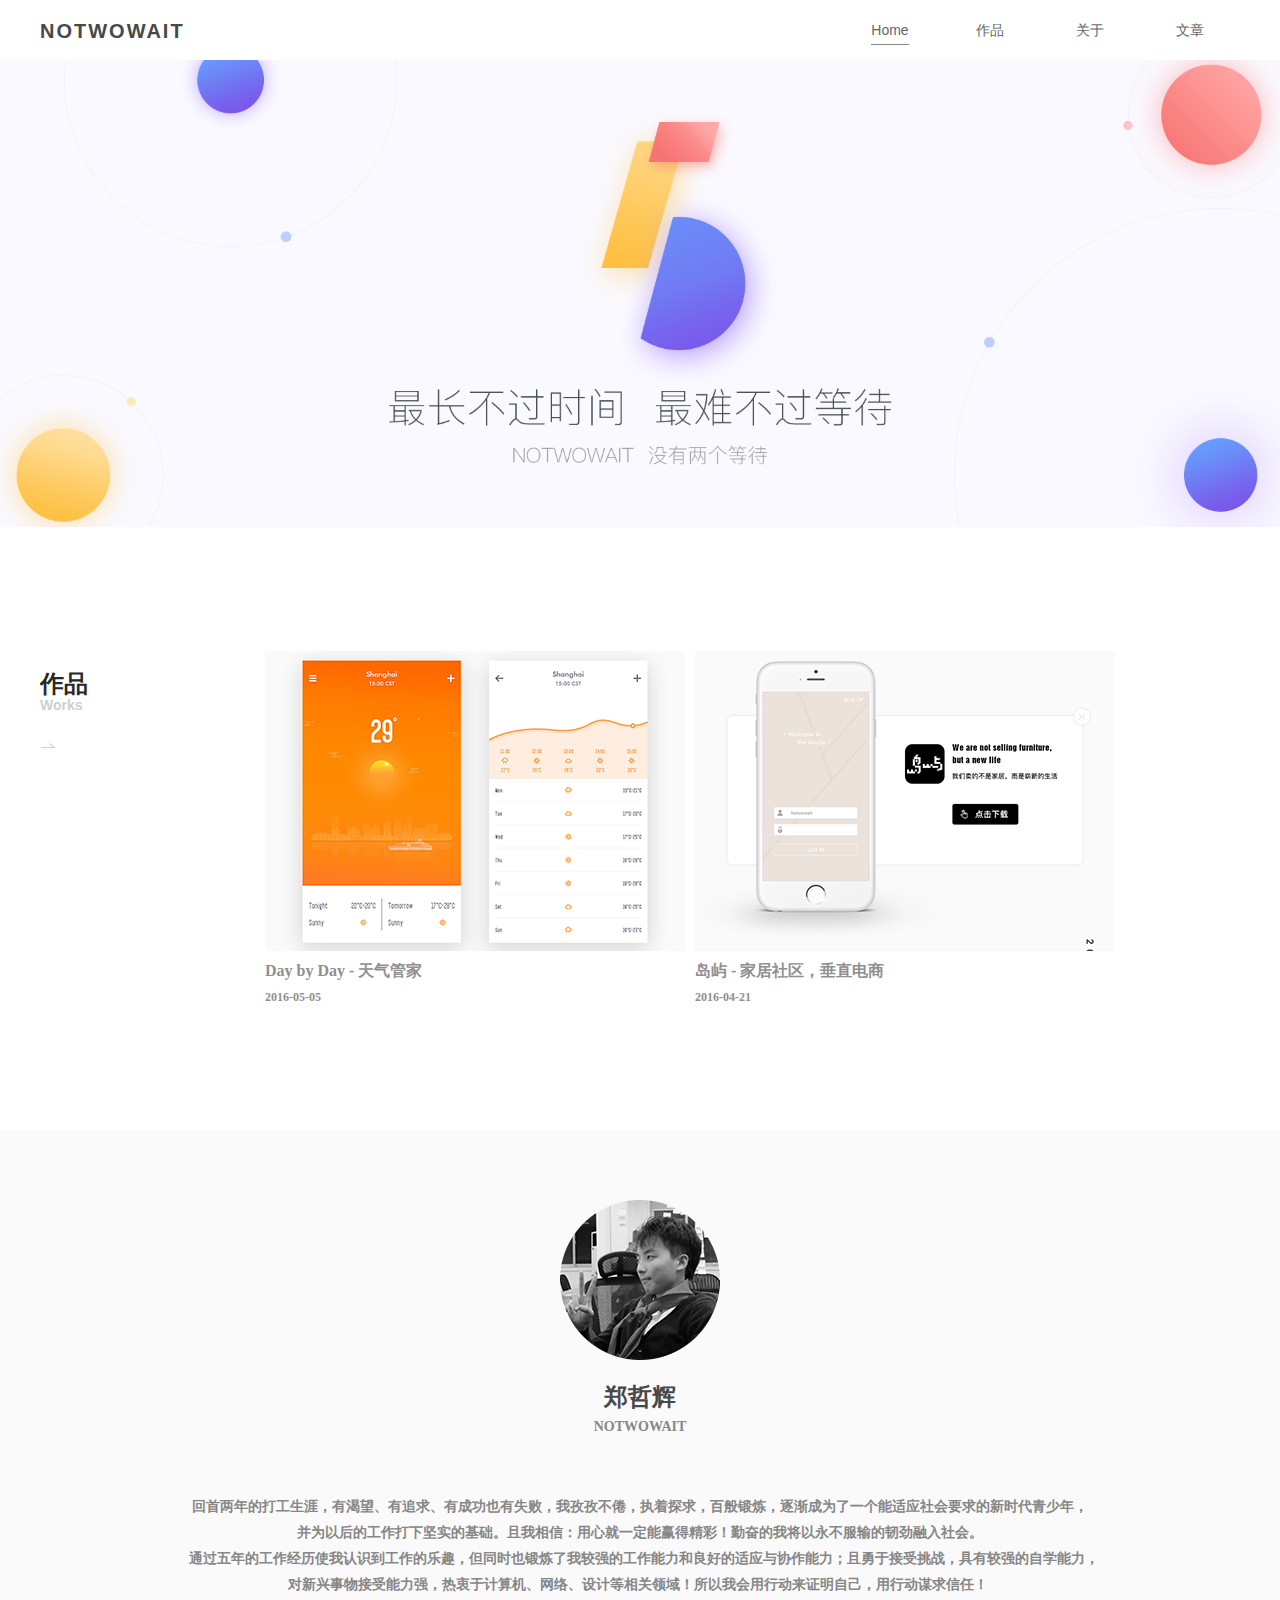
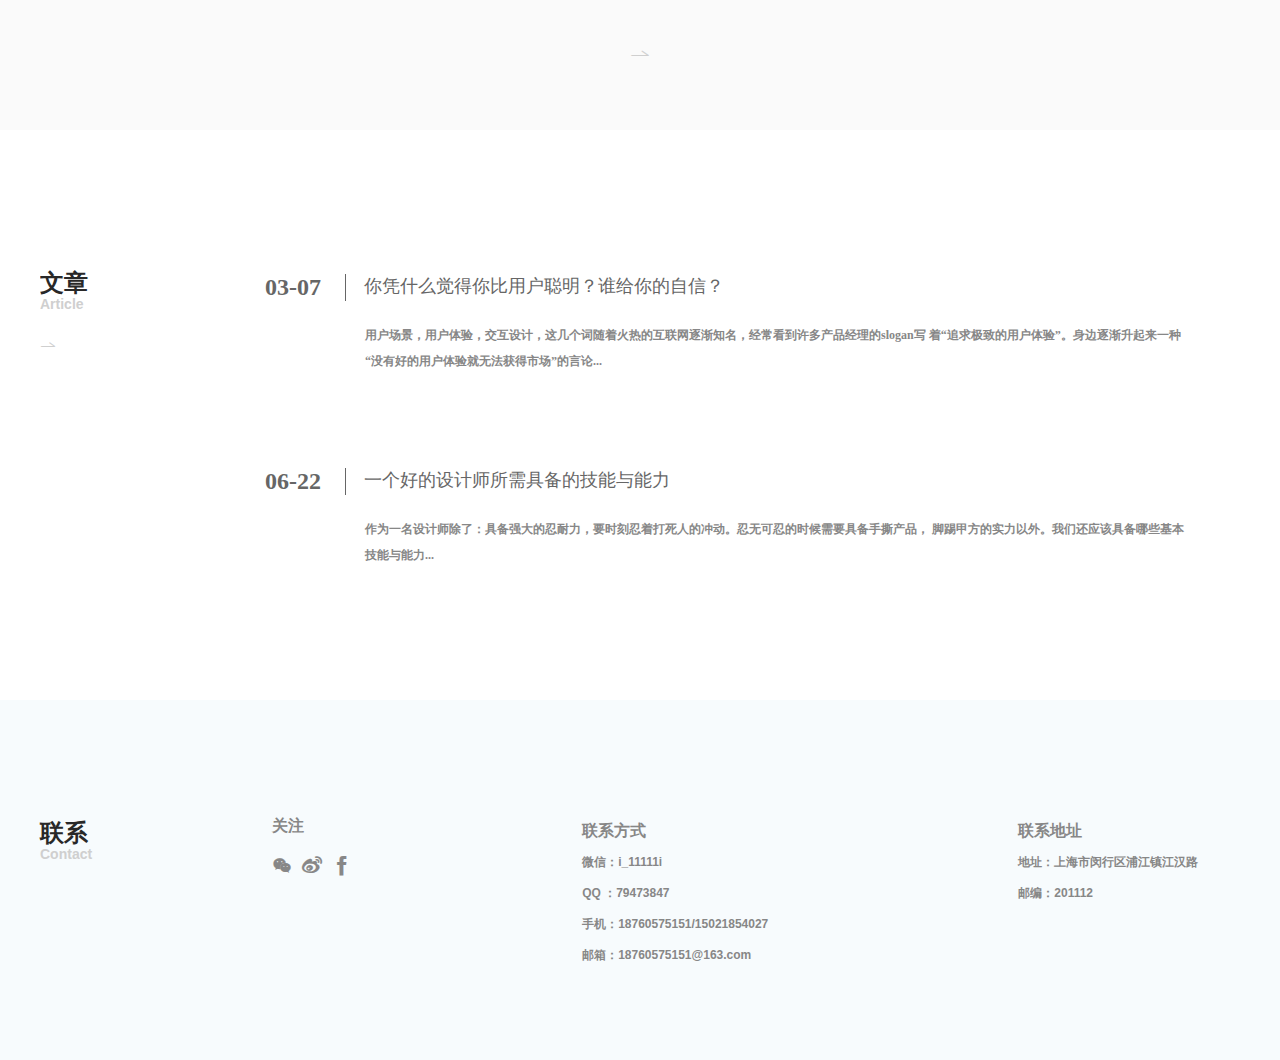
==== home.html @ b787ac69 "2" ====
<!doctype html>
<html>
<head>
<style type="text/css"> 
<!-- 
A { text-decoration: none} 
--> 
@font-face {font-family: 'iconfont';
    src: url('iconfont.eot'); /* IE9*/
    src: url('iconfont.eot?#iefix') format('embedded-opentype'), /* IE6-IE8 */
    url('iconfont.woff') format('woff'), /* chrome、firefox */
    url('iconfont.ttf') format('truetype'), /* chrome、firefox、opera、Safari, Android, iOS 4.2+*/
    url('iconfont.svg#iconfont') format('svg'); /* iOS 4.1- */
}
</style>
 
<title>Notwowait-起身而行</title>

<link href="text.css" rel="stylesheet" type="text/css" media="all">
<meta http-equiv="Content-Type" content="text/html;charset=utf-8">
<meta http-equiv="X-UA-Compatible" content="IE=edge,chrome=1">

</head>

<body>
	<div class="header">
    	<div class="juzhong">
        	<h3>NOTWOWAIT</h3>
            <ul class="nav">
				<li class="nav_li">
                	<a class="click xiahua" href="#">
                    	<span>Home</span>
                    </a>
                </li>
                <li class="nav_li">
                	<a class="click" href="zuopin.html">
                    	<span>作品</span>
                    </a>
                </li>
                <li class="nav_li">
                	<a class="click" href="guanyu.html">
                    	<span>关于</span>
                    </a>
                </li>
                <li class="nav_li">
                	<a class="click" href="wenzhang.html">
                    	<span>文章</span>
                    </a>
                </li>

            </ul>
        </div>
    </div>
    <div class="banner">
    	<img src="Images/banner02.png">
    </div>
    <div class="works">
        <div class="works_left">
        	<h3>作品</Br><span>Works</span></h3>
            <a class="works_a" href="zuopin.html">
            	<i class="iconfont">&#xe60a;</i>
            </a>
        </div>
        <div class="works_right">
        	<a href="zuopinXQ.html"><div class="works_right_img_1">
            	<img src="Images/shouye_03.png">
                <p>岛屿 - 家居社区，垂直电商</p><span>2016-04-21</span>
            </div></a>
            <div class="works_right_img_1">
            	<img src="Images/shouye_05.png">
                <p>Day by Day - 天气管家</p><span>2016-05-05</span>
            </div>
        </div>
    </div>
    <div class="geren">
    	<div class="geren_middle">
        	<img src="Images/shouye_10.png">
            <p>郑哲辉</BR><span>NOTWOWAIT</span></p>
            <h3>回首两年的打工生涯，有渴望、有追求、有成功也有失败，我孜孜不倦，执着探求，百般锻炼，逐渐成为了一个能适应社会要求的新时代青少年，</br>
并为以后的工作打下坚实的基础。且我相信：用心就一定能赢得精彩！勤奋的我将以永不服输的韧劲融入社会。</br> 
     通过五年的工作经历使我认识到工作的乐趣，但同时也锻炼了我较强的工作能力和良好的适应与协作能力；且勇于接受挑战，具有较强的自学能力，</br>
对新兴事物接受能力强，热衷于计算机、网络、设计等相关领域！所以我会用行动来证明自己，用行动谋求信任！ </h3>
			<a href="guanyu.html"><i class="iconfont">&#xe60a;</i></a>
        </div>
    </div>
     <div class="article">
     	<div class="article_left">
        	<h3>文章</Br><span>Article</span></h3>
            <a class="article_a" href="wenzhang.html">
            	<i class="iconfont">&#xe60a;</i>
            </a>
        </div>
        <div class="article_right">
        	<h3>03-07</h3>
            <p>你凭什么觉得你比用户聪明？谁给你的自信？</p>
            <h5>用户场景，用户体验，交互设计，这几个词随着火热的互联网逐渐知名，经常看到许多产品经理的slogan写
着“追求极致的用户体验”。身边逐渐升起来一种“没有好的用户体验就无法获得市场”的言论...</h5>
        </div>
        <div class="article_right" style="margin-top:50px;">
        	<h3>06-22</h3>
            <p>一个好的设计师所需具备的技能与能力</p>
            <h5>作为一名设计师除了：具备强大的忍耐力，要时刻忍着打死人的冲动。忍无可忍的时候需要具备手撕产品，
脚踢甲方的实力以外。我们还应该具备哪些基本技能与能力...</h5>
        </div>
     </div>
     <div class="contact">
     	<div class="contact_middle">
        	<div class="works_left">
        		<h3>联系</Br><span>Contact</span></h3>
            	<a class="works_a" href="#">
            	</a>
        	</div>
        </div>
        <div class="contact_focus">
        	<h3>关注</h3>
            <i class="iconfont">&#xe600;&nbsp;&nbsp;&#xe603;&nbsp;&nbsp;&#xe601;</i>
        </div>
        <div class="contact_p">
        	<h3>联系方式</br><span>微信：i_11111i</br>
QQ ：79473847</br>
手机：18760575151/15021854027</br>
邮箱：18760575151@163.com</br>
</span></h3>
        </div>
        <div class="contact_p">
        	<h3>联系地址</br><span>地址：上海市闵行区浦江镇江汉路</br>
邮编：201112</br>
</span></h3>
        </div>
     </div>
</body>
</html>
---- text.css ----
@charset "utf-8";
/* CSS Document */
html,body,ul,li{
	margin:0;
	padding:0;
	overflow-x: hidden;
	font-family:Gotham, "Helvetica Neue", Helvetica, Arial, sans-serif,"Microsoft YaHei";
}
.iconfont{
    font-family:"iconfont" !important;
    font-size:16px;
	font-style:normal;
	color:#cfcfcf;
	display:block;
	width:60px;
	height:60px;
    -webkit-font-smoothing: antialiased;
    -webkit-text-stroke-width: 0.2px;
    -moz-osx-font-smoothing: grayscale;
}
.header{
	width:100%;
	height:60px;
	background-color:#fff;
}

.juzhong{
	width:1200px;
	height:60px;
	margin:auto;
	background-color:fff;
	overflow:hidden;
}

.juzhong h3{
	font-size:20px;
	color:#484848;
	letter-spacing:2px;
	font-family:Arial;
	float:left;
}

.nav{
	float:right;
	list-style:none;
}

.nav_li{
	float:left;
	position:relative;
	width:100px;
	line-height:60px;
	color:#666666;
	font-size:14px;
	text-align:center;
}
.nav_li .xiahua {
	border-bottom:1px solid #878787;
	padding-bottom:6px;	
	color:#484848;
}



.li{
	display:list-item;
	text-align:-webkit-match-parent;
}

.nav_li .click span {
	color:#666666;
}

.click:hover{
	border-bottom:1px solid #878787;
	padding-bottom:6px;
	transition:0.3s;
}

.banner img,object{
	width:100%;
}

.works{
	padding-top:120px;
	width:1200px;
	color:red;
	margin:auto;
	overflow:hidden;
}
.works_left{
	float:left;
}

.works_left h3{
	line-height:18px;
	font-size:24px;
	color:#282828;
	font-family:"宋体"；
}
.works_left h3 span{
	font-size:14px;
	color:#cfcfcf;
}

.works_right{
	float:right;
	margin-right:125px;
}

.works_right_img_1{
	margin-left:10px;
	float:right;
}
.works_right_img_1 p{
	font-size:16px;
	color:#909090;
	font-family:"宋体";
	line-height:0px;
	font-weight:bold;
}
.works_right_img_1 span{
	font-size:12px;
	color:#909090;
	font-family:"宋体";
	line-height:0px;
	font-weight:bold;
	padding-bottom:-10px;
}

.geren{
	width:100%;
	height:600px;
	background-color:#fafafa;
	margin:auto;
	margin-top:125px;
}
.geren_middle{
	width:1200px;
	margin:auto;
	background-color:#fafafa;
}
.geren_middle img{
	display:block;
	width:160px;
	height:160px;
	margin:auto;
	padding-top:70px;
}
.geren_middle P{
	font-size:24PX;
	color:#484848;
	font-weight:bold;
	text-align:center;
	font-family:"Microsoft YaHei";
	line-height:26px;
}
.geren_middle span{
	font-size:14PX;
	color:#878787;
	text-align:center;
	font-family:"Microsoft YaHei";
}
.geren_middle h3{
	font-size:14PX;
	color:#878787;
	text-align:center;
	font-family:"Microsoft YaHei";
	line-height:26px;
	padding-top:30px;
}
.geren_middle i{
	font-size:20PX;
	color:#cfcfcf;
	text-align:center;
	margin:auto;
	padding-top:30px;
}

.article{
	padding-top:120px;
	width:1200px;
	height:450px;
	color:red;
	margin:auto;
	overflow:hidden;
}
.article_left{
	float:left;
	overflow:hidden;
}
.article_left h3{
	line-height:18px;
	font-size:24px;
	color:#282828;
	font-family:"宋体"；
}
.article_left h3 span{
	font-size:14px;
	color:#cfcfcf;
}
.article_right{
	width:975px;
	float:right;
}
.article_right h3{
	font-size:24px;
	color:#666666;
	display:block;
	width:80px;
	float:left;
	border-right:1px solid #666666;
	font-family:"宋体"
}
.article_right p{
	float:left;
	font-size:18px;
	line-height:36px;
	color:#666666;
	display:block;
	width:825px;
	padding-right:50px;
	padding-left:18px;
	font-family:"宋体"
}
.article_right h5{
	font-size:12px;
	color:#878787;
	line-height:26px;
	padding-right:50px;
	padding-left:100px;
	font-family:"宋体"
}

.contact{
	width:100%;
	height:360px;
	background-color:#f7fbfd;
}
.contact_middle{
	width:1200px;
	background-color:#f7fbfd;
	margin:auto;
	padding-top:100px;
}

.contact_focus{
	float:left;
	padding-left:180px;
}
.contact_focus h3{
	font-size:16px;
	color:#878787;
}
.contact_focus i{
	font-size:20px;
	color:#878787;
}

.contact_p{
	float:left;
	padding-left:250px;
}
.contact_p h3{
	font-size:16px;
	color:#878787;
	line-height:30px;
}

.contact_p span{
	font-size:12px;
	color:#878787;
}

/*作品页面*/

.show{
	width:1200px;
	margin:auto;
	padding-top:100px;
	overflow:hidden;
}
.show_left{
	float:left;
	height:auto;
}
.show_left h3{
	line-height:18px;
	font-size:24px;
	color:#282828;
	font-family:"宋体"；
}
.show_left h3 span{
	font-size:14px;
	color:#cfcfcf;
}
.show_left ul{
	float:left;
	width:auto;
}
.show_left li{
	list-style:none;
	font-size:14px;
	color:#666666;
	line-height:34px;
	font-family:"Microsoft YaHei"
}

.show_right{
	float:right;
	margin-right:58px;
	width:928px;
}

.show_right_img{
	margin-left:30px;
	float:right;
}
.show_right_img p{
	font-size:16px;
	color:#909090;
	font-family:"宋体";
	line-height:0px;
	font-weight:bold;
}
.show_right_img span{
	font-size:12px;
	color:#909090;
	font-family:"宋体";
	line-height:0px;
	font-weight:bold;
}

.page_bottom{
	width:100%;
	max-height:50px;
	border-top:1px solid #ececec;
	margin:auto;
	margin-top:100px;
}
.page_bottom p{
	font-size:12px;
	color:#878787;
	text-align:center;
	font-family:"Microsoft YaHei";
}
.turn{
	width:980px;
	float:right;
	margin-top:80px;
}
.turn p{
	font-family:Gotham, "Helvetica Neue", Helvetica, Arial, sans-serif;
	font-size:20px;
	color:#fff;
	display:block;
	width:30px;
	height:30px;
	background-color:#484848;
	margin:auto;
	text-align:center;
	line-height:30px;
}

/*个人简历页面*/

.resume{
	width:1200px;
	margin:auto;
	padding-top:100px;
	overflow:hidden;
}
.resume_left{
	float:left;
	height:auto;
}
.resume_left h3{
	line-height:18px;
	font-size:24px;
	color:#282828;
	font-family:"songti"；
}
.resume_left h3 span{
	font-size:14px;
	color:#cfcfcf;
	font-family:"songti";
}

.resume_right{
	float:right;
	width:960px;
}

.resume_right_text{
	width:960px;
	height:450px;
	background-color:#fbfbfb;
}

.resume_right_text img{
	display:block;
	width:120px;
	height:120px;
	margin:auto;
	padding-top:40px;
}

.resume_right_text li{
	text-align:center;
}

.text_name{
	margin-top:5px;
	font-size:20px;
	font-weight:bold;
	color:#484848;
	line-height:40px;
	font-family:"Microsoft YaHei";
}
.text_alisa{
	font-size:12px;
	color:#878787;
	font-family:Gotham, "Helvetica Neue", Helvetica, Arial, sans-serif;
}
.text_position{
	font-size:12px;
	color:#878787;
	font-family:Gotham, "Microsoft YaHei";
	line-height:22px;
}
.resume_right_text p{
	text-align:center;
	font-family:Gotham, "Microsoft YaHei";
	color:#666666;
	font-size:12px;
	line-height:30px;
	font-weight:bold;
	padding-top:10px;
}
.resume_right_text h3{
	text-align:center;
	font-family:Gotham, "Microsoft YaHei";
	color:#bababa;
	font-size:12px;
	line-height:30px;
	padding-top:15px;
}



.skills{
	width:1200px;
	margin:auto;
	padding-top:50px;
	overflow:hidden;
}
.skills_left{
	float:left;
	height:auto;
}
.skills_left h3{
	line-height:18px;
	font-size:24px;
	color:#282828;
	font-family:"songti"；
}
.skills_left h3 span{
	font-size:14px;
	color:#cfcfcf;
	font-family:"songti";
}

.skills_right{
	float:right;
	width:960px;
	border-bottom:2px solid #ececec;
}

.skills_right li{
	font-family:Gotham, "Microsoft YaHei";
	font-size:12px;
	color:#aaa;
	font-weight:bold;
	padding-bottom:30px;
	line-height:25px;
}

.work{
	width:1200px;
	margin:auto;
	padding-top:30px;
	overflow:hidden;
}
.work_left{
	float:left;
	height:auto;
}
.work_left h3{
	line-height:18px;
	font-size:24px;
	color:#282828;
	font-family:"songti"；
}
.work_left h3 span{
	font-size:14px;
	color:#cfcfcf;
	font-family:"songti";
}

.work_right{
	float:right;
	width:960px;
	border-bottom:2px solid #ececec;
}

.work_right li{
	font-family:Gotham, "Microsoft YaHei";
	font-size:12px;
	color:#aaa;
	font-weight:bold;
	padding-bottom:30px;
	line-height:25px;
}

.self{
	width:1200px;
	margin:auto;
	padding-top:30px;
	overflow:hidden;
}
.self_left{
	float:left;
	height:auto;
}
.self_left h3{
	line-height:18px;
	font-size:24px;
	color:#282828;
	font-family:"songti"；
}
.self_left h3 span{
	font-size:14px;
	color:#cfcfcf;
	font-family:"songti";
}

.self_right{
	float:right;
	width:960px;
}

.self_right p{
	font-family:Gotham, "Microsoft YaHei";
	font-size:12px;
	color:#aaa;
	font-weight:bold;
	padding-bottom:30px;
	line-height:25px;
}

/*文章页面*/

.view{
	width:1200px;
	margin:auto;
	padding-top:100px;
	overflow:hidden;
}
.view_left{
	float:left;
	height:auto;
}
.view_left h3{
	line-height:18px;
	font-size:24px;
	color:#282828;
	font-family:"宋体"；
}
.view_left h3 span{
	font-size:14px;
	color:#cfcfcf;
}
.view_left ul{
	float:left;
	width:auto;
}
.view_left li{
	list-style:none;
	font-size:14px;
	color:#666666;
	line-height:34px;
	font-family:"Microsoft YaHei"
}

.view_right{
	overflow:hidden;
	float:right;
	width:928px;
	display:inline-block;
}
.view_right_left_img{
	width:230px;
	float:left;
}
.view_right_left_text{
	width:668px;
	float:left;
	padding-left:30px;
}
.view_right_left a{
	color:#666666;
}

.view_right_left_text h3{
	font-size:24px;
	color:#878787;
	display:block;
	margin:0;
	padding:0;
	float:left;
	font-family:"宋体"
}
.view_right_left_text p{
	margin:0;
	padding:0;
	float:left;
	font-size:18px;
	line-height:24px;
	color:#666666;
	display:block;
	width:560px;
	line-height:40px;
	padding-top:20px;
	font-family:"宋体"
}
.view_right_left_text p span{
	float:left;
	font-size:12px;
	line-height:24px;
	color:#878787;
	display:block;
	width:560px;
	padding-left:18px;
	margin:0;
	padding:0;
	font-family:"Microsoft YaHei";
}
.view_right_left_text i{
	float:right;
	color:#cfcfcf;
	line-height:100px;
}

.iconfont:hover{
	display:block;
	height:30px;
	width:30px;
	text-align:center;
	line-height:30px;
	border:1px solid #ececec;
	padding-bottom:6px;
	transition:0.5s;
}


/*文章详情页面*/

.view_title{
	width:1200px;
	margin:auto;
	margin-top:80px;
	border-bottom:2px dotted #cfcfcf;
	overflow:hidden;
}
.view_title_left{
	float:left;
}
.view_title_right{
	float:right;
	width:100px;
}
.view_title h1{
	font-family:"Microsoft YaHei";
	font-size:24px;
	color:#484848;
}
.view_title span{
	font-family:"宋体";
	font-size:14px;
	color:#cfcfcf;
}

.view_text{
	width:1200px;
	margin:auto;
}
.view_text p{
	font-family:"Microsoft YaHei";
	font-size:12px;
	color:#aaaaaa;
	font-weight:bold;
	line-height:40px;
}

.view_text img{
	display:block;
	margin:auto;
	
}

/*岛屿详情页*/

.island{
	width:1200px;
	margin:auto;
	padding-top:100px;
	overflow:hidden;
}
.island_left{
	float:left;
	height:auto;
}
.island_left h3{
	line-height:20px;
	font-size:16px;
	color:#282828;
	font-family:"宋体"；
}
.island_left h3 span{
	font-size:12px;
	color:#cfcfcf;
	font-family:"宋体"；
}

.island_left p{
	font-family:"Microsoft YaHei";
	font-size:12px;
	color:#484848;
	line-height:30px;
}

.island_right{
	width:960px;
	float:right;
}
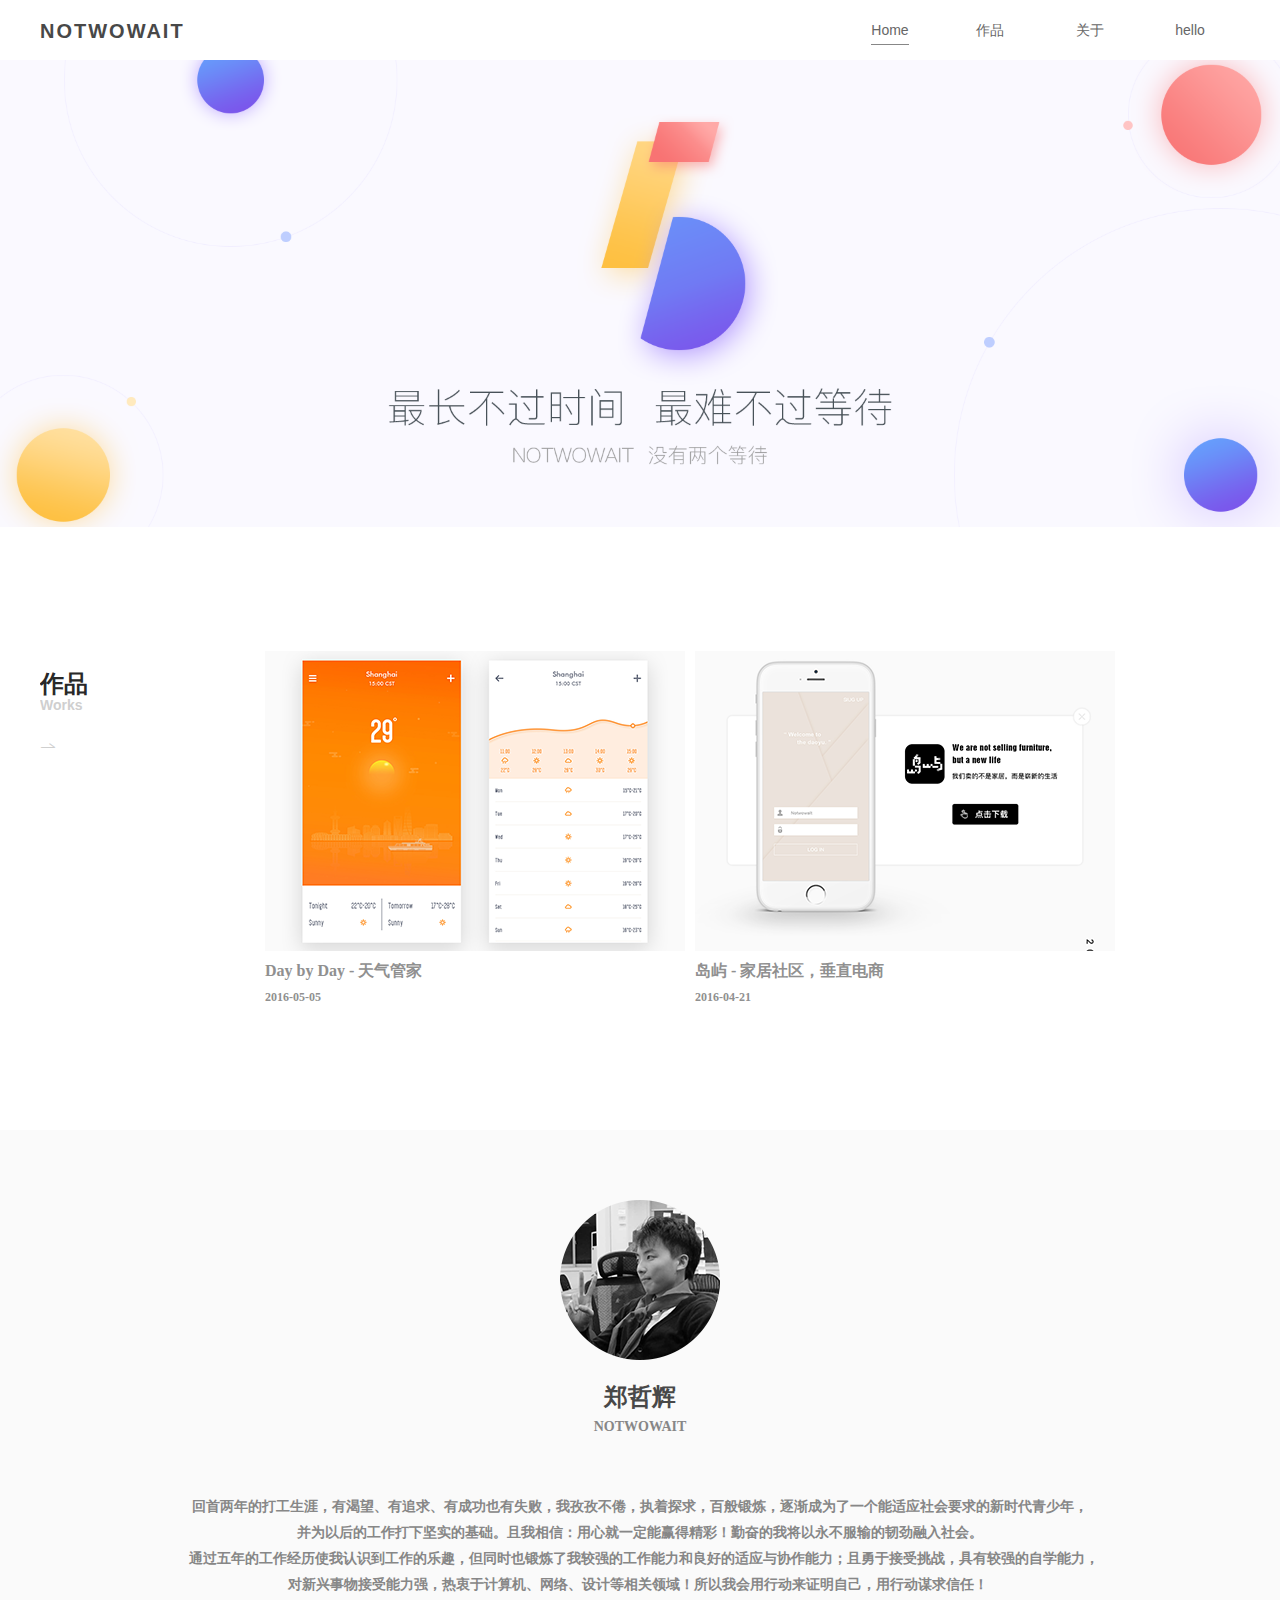
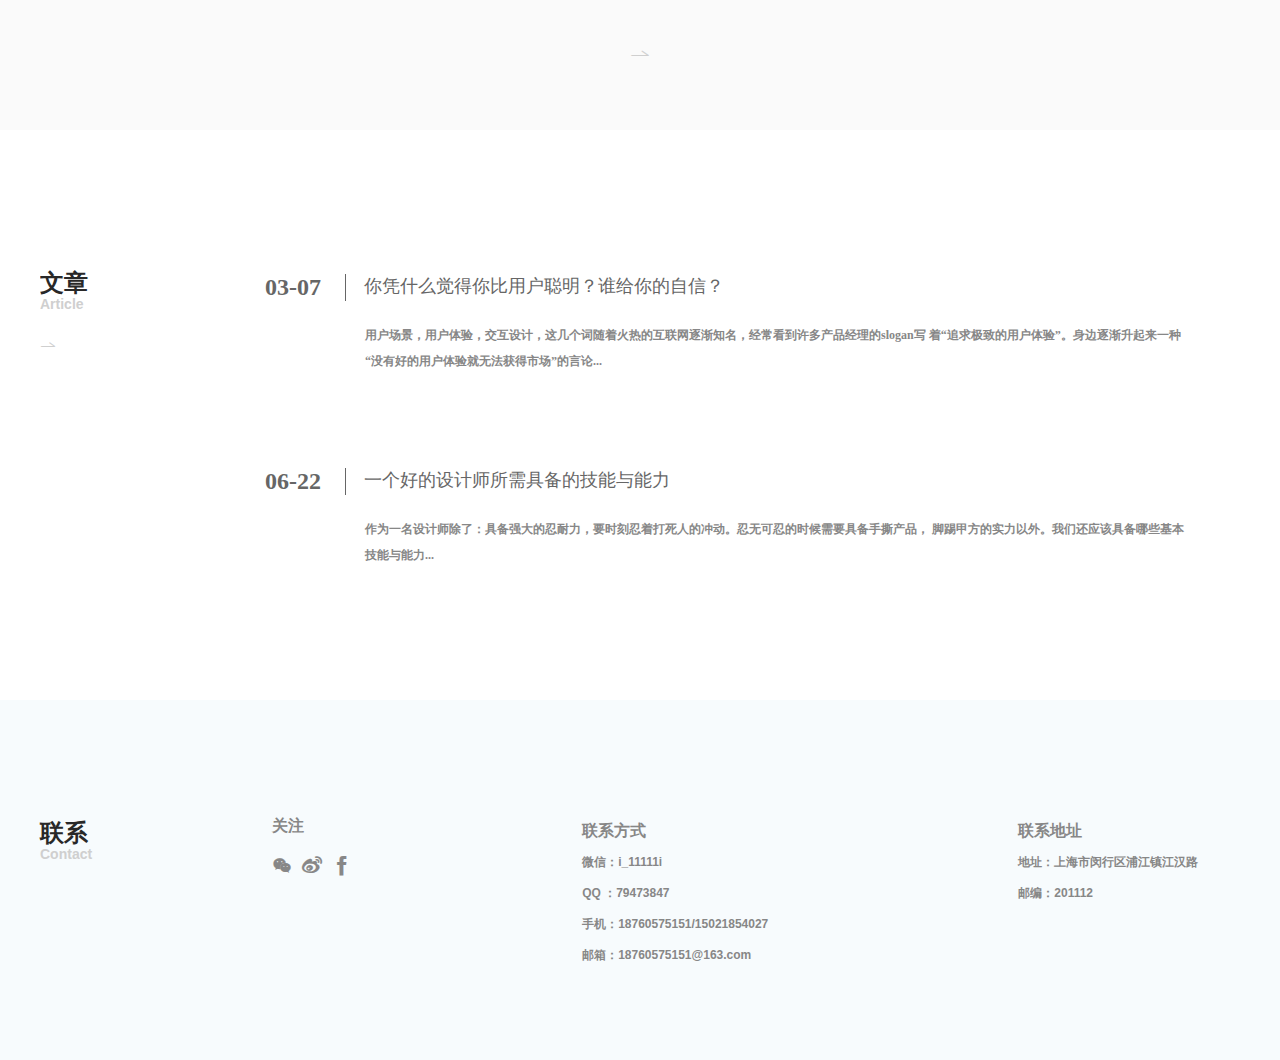
==== commit c3e83a1f: "hello" ====
--- a/home.html
+++ b/home.html
@@ -44,7 +44,7 @@
                 </li>
                 <li class="nav_li">
                 	<a class="click" href="wenzhang.html">
-                    	<span>文章</span>
+                    	<span>hello</span>
                     </a>
                 </li>
 
